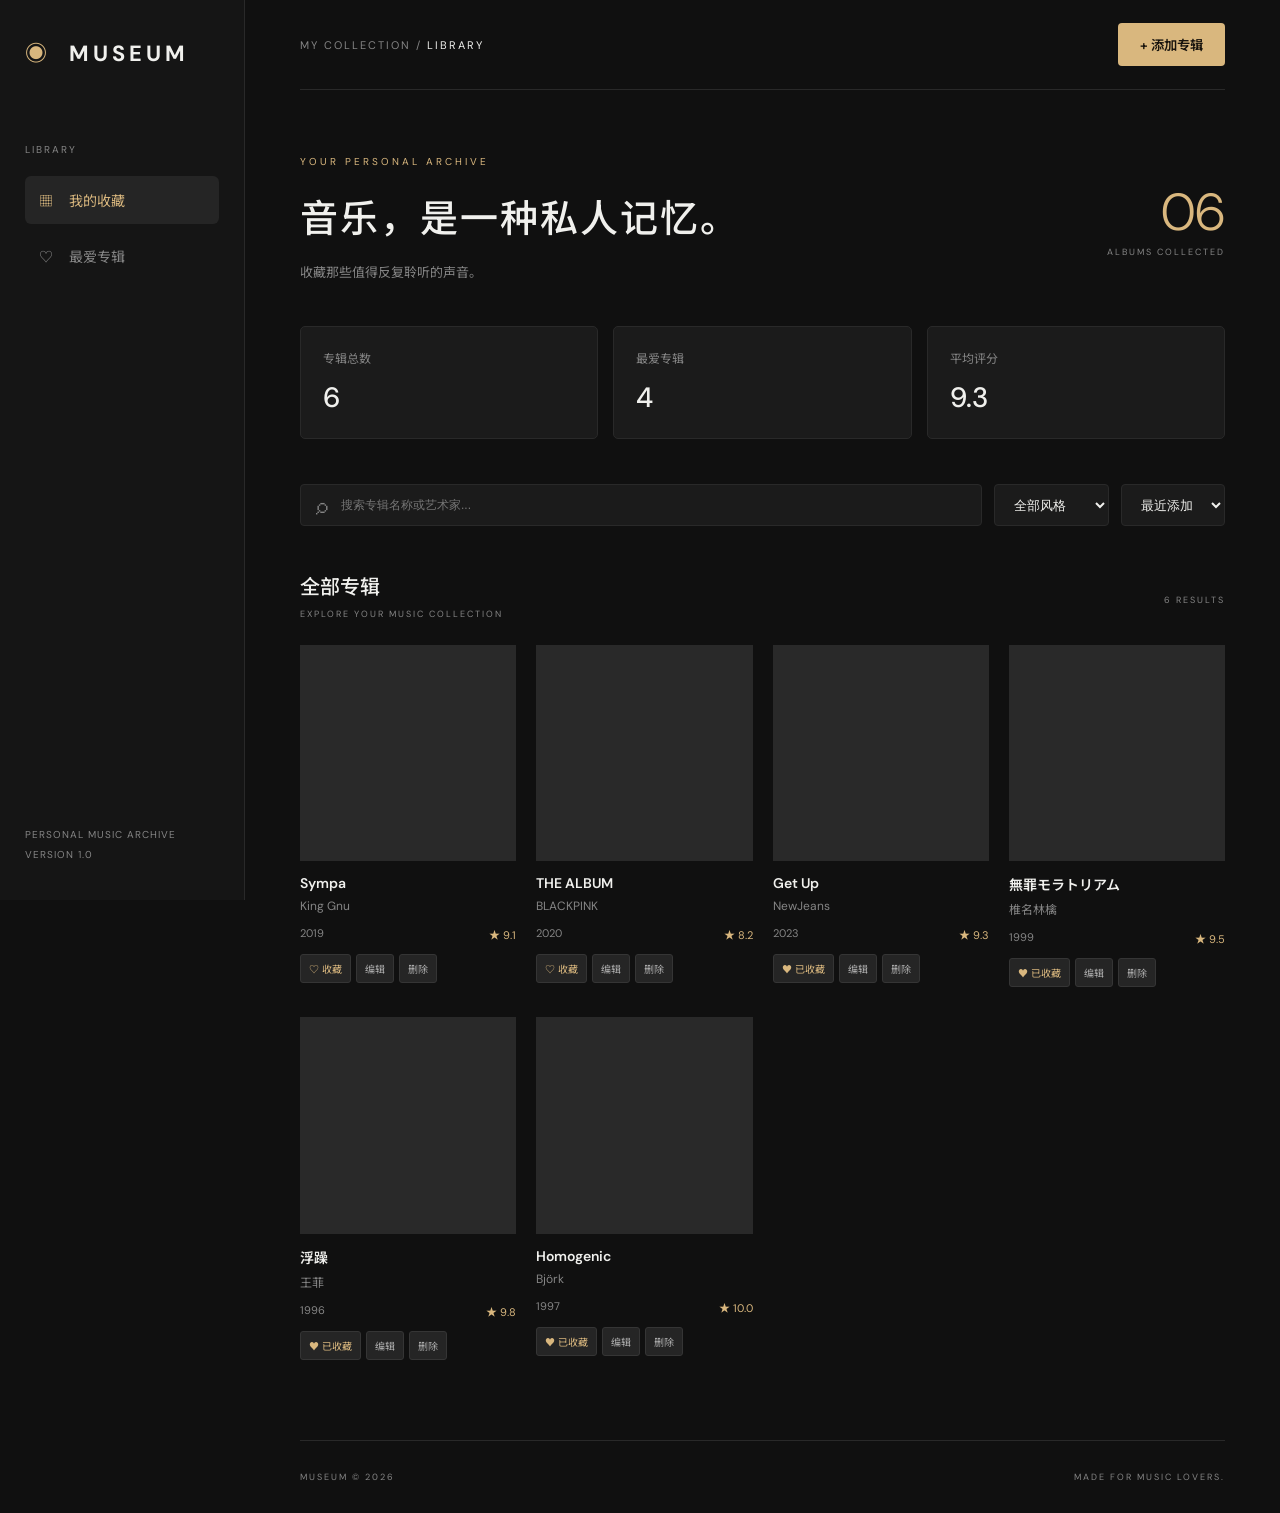
==== index.html @ 193cd8f1 "wangye" ====
<!DOCTYPE html>
<html lang="zh-CN">
<head>
    <meta charset="UTF-8">
    <meta name="viewport" content="width=device-width, initial-scale=1.0">
    <meta name="description" content="MUSEUM - Personal Music Archive">
    <title>MUSEUM — Personal Music Archive</title>
    <link rel="stylesheet" href="css/style.css">
</head>
<body>

    <!-- 左侧导航栏 -->
    <aside class="sidebar">
        <div class="logo">
            <span class="logo-icon">◉</span>
            <span>MUSEUM</span>
        </div>

        <div class="nav-section">
            <p class="nav-label">LIBRARY</p>
            <a href="#" class="nav-item active" data-page="home">
                <span>▦</span> 我的收藏
            </a>
            <a href="#" class="nav-item" data-page="favorites">
                <span>♡</span> 最爱专辑
            </a>
        </div>

        <div class="sidebar-bottom">
            <p>PERSONAL MUSIC ARCHIVE</p>
            <span>VERSION 1.0</span>
        </div>
    </aside>

    <!-- 主内容区域 -->
    <main class="main-content">

        <!-- 顶部栏 -->
        <header class="topbar">
            <div class="breadcrumb">MY COLLECTION / <span>LIBRARY</span></div>
            <button class="add-button" id="addAlbumBtn">
                + 添加专辑
            </button>
        </header>

        <!-- 页面标题 -->
        <section class="hero">
            <div>
                <p class="eyebrow">YOUR PERSONAL ARCHIVE</p>
                <h1>音乐，是一种私人记忆。</h1>
                <p class="hero-description">
                    收藏那些值得反复聆听的声音。
                </p>
            </div>
            <div class="hero-number">
                <span id="albumCount">00</span>
                <p>ALBUMS COLLECTED</p>
            </div>
        </section>

        <!-- 数据统计 -->
        <section class="stats">
            <div class="stat-card">
                <p>专辑总数</p>
                <h2 id="totalCount">0</h2>
            </div>
            <div class="stat-card">
                <p>最爱专辑</p>
                <h2 id="favoriteCount">0</h2>
            </div>
            <div class="stat-card">
                <p>平均评分</p>
                <h2 id="averageRating">0.0</h2>
            </div>
        </section>

        <!-- 搜索和筛选 -->
        <section class="toolbar">
            <div class="search-box">
                <span>⌕</span>
                <input
                    type="text"
                    id="searchInput"
                    placeholder="搜索专辑名称或艺术家..."
                >
            </div>

            <select id="genreFilter">
                <option value="all">全部风格</option>
                <option value="Pop">Pop</option>
                <option value="Rock">Rock</option>
                <option value="Electronic">Electronic</option>
                <option value="Alternative">Alternative</option>
                <option value="R&B">R&B</option>
                <option value="Other">Other</option>
            </select>

            <select id="sortSelect">
                <option value="newest">最近添加</option>
                <option value="rating">评分最高</option>
                <option value="name">名称排序</option>
            </select>
        </section>

        <!-- 专辑展示 -->
        <section class="collection-section">
            <div class="section-heading">
                <div>
                    <h2 id="collectionTitle">全部专辑</h2>
                    <p>EXPLORE YOUR MUSIC COLLECTION</p>
                </div>
                <span id="resultCount">0 RESULTS</span>
            </div>

            <div class="album-grid" id="albumGrid">
                <!-- JavaScript 动态生成专辑卡片 -->
            </div>
        </section>

        <footer>
            <span>MUSEUM © 2026</span>
            <span>MADE FOR MUSIC LOVERS.</span>
        </footer>
    </main>

    <!-- 添加 / 编辑专辑弹窗 -->
    <div class="modal-overlay" id="albumModal">
        <div class="modal">
            <div class="modal-header">
                <div>
                    <p class="eyebrow">YOUR COLLECTION</p>
                    <h2 id="modalTitle">添加新专辑</h2>
                </div>
                <button class="close-button" id="closeModal">×</button>
            </div>

            <form id="albumForm">
                <input type="hidden" id="albumId">

                <label>专辑名称 *</label>
                <input type="text" id="albumName" required
                    placeholder="例如：Homogenic">

                <label>艺术家 *</label>
                <input type="text" id="artistName" required
                    placeholder="例如：Björk">

                <label>发行年份</label>
                <input type="number" id="releaseYear"
                    min="1900" max="2100" placeholder="1997">

                <label>音乐风格</label>
                <select id="albumGenre">
                    <option value="Pop">Pop</option>
                    <option value="Rock">Rock</option>
                    <option value="Electronic">Electronic</option>
                    <option value="Alternative">Alternative</option>
                    <option value="R&B">R&B</option>
                    <option value="Other">Other</option>
                </select>

                <label>个人评分（0-10）</label>
                <input type="number" id="albumRating"
                    min="0" max="10" step="0.1" value="8.0">

                <label>专辑封面</label>
                <input type="file" id="albumCover"
                    accept="image/*">

                <label>个人评价</label>
                <textarea id="albumReview"
                    placeholder="写下你对这张专辑的感受..."></textarea>

                <label class="favorite-label">
                    <input type="checkbox" id="albumFavorite">
                    加入我的最爱
                </label>

                <button type="submit" class="submit-button">
                    保存专辑
                </button>
            </form>
        </div>
    </div>

    <!-- JavaScript -->
    <script src="js/data.js"></script>
    <script src="js/storage.js"></script>
    <script src="js/app.js"></script>

</body>
</html>
---- css/style.css ----
@import url('https://fonts.googleapis.com/css2?family=DM+Sans:wght@400;500;600;700&family=Noto+Sans+SC:wght@400;500;600;700&display=swap');

:root {
    --bg: #101010;
    --sidebar: #151515;
    --card: #1b1b1b;
    --border: #292929;
    --text: #f0f0ed;
    --muted: #858585;
    --accent: #d9b77e;
}

* {
    margin: 0;
    padding: 0;
    box-sizing: border-box;
}

body {
    background: var(--bg);
    color: var(--text);
    font-family: 'DM Sans', 'Noto Sans SC', sans-serif;
    display: flex;
    min-height: 100vh;
}

/* 左侧导航 */

.sidebar {
    width: 245px;
    background: var(--sidebar);
    border-right: 1px solid var(--border);
    position: fixed;
    top: 0;
    bottom: 0;
    left: 0;
    padding: 35px 25px;
    display: flex;
    flex-direction: column;
}

.logo {
    font-size: 22px;
    font-weight: 700;
    letter-spacing: 4px;
    margin-bottom: 75px;
}

.logo-icon {
    color: var(--accent);
    margin-right: 9px;
}

.nav-label {
    font-size: 10px;
    letter-spacing: 2px;
    color: var(--muted);
    margin-bottom: 20px;
}

.nav-item {
    display: block;
    padding: 14px;
    margin-bottom: 8px;
    color: var(--muted);
    text-decoration: none;
    border-radius: 6px;
    font-size: 14px;
    transition: 0.2s;
}

.nav-item span {
    margin-right: 12px;
}

.nav-item:hover,
.nav-item.active {
    background: #252525;
    color: var(--accent);
}

.sidebar-bottom {
    margin-top: auto;
    font-size: 10px;
    color: var(--muted);
    line-height: 2;
    letter-spacing: 1px;
}

/* 主区域 */

.main-content {
    margin-left: 245px;
    width: calc(100% - 245px);
    padding: 0 55px;
}

.topbar {
    height: 90px;
    border-bottom: 1px solid var(--border);
    display: flex;
    align-items: center;
    justify-content: space-between;
}

.breadcrumb {
    color: var(--muted);
    font-size: 11px;
    letter-spacing: 2px;
}

.breadcrumb span {
    color: var(--text);
}

button {
    cursor: pointer;
    font-family: inherit;
}

.add-button {
    background: var(--accent);
    color: #17130d;
    border: none;
    padding: 12px 22px;
    border-radius: 4px;
    font-weight: 600;
}

.add-button:hover,
.submit-button:hover {
    opacity: 0.85;
}

/* 首页标题 */

.hero {
    padding: 65px 0 45px;
    display: flex;
    justify-content: space-between;
    align-items: center;
}

.eyebrow {
    color: var(--accent);
    font-size: 10px;
    letter-spacing: 3px;
    margin-bottom: 20px;
}

.hero h1 {
    font-size: clamp(25px, 3vw, 38px);
    font-weight: 500;
    letter-spacing: 2px;
}

.hero-description {
    color: var(--muted);
    font-size: 13px;
    margin-top: 18px;
}

.hero-number {
    text-align: right;
}

.hero-number span {
    font-size: 52px;
    font-weight: 300;
    color: var(--accent);
}

.hero-number p {
    color: var(--muted);
    font-size: 9px;
    letter-spacing: 2px;
}

/* 数据统计 */

.stats {
    display: grid;
    grid-template-columns: repeat(3, 1fr);
    gap: 15px;
    margin-bottom: 45px;
}

.stat-card {
    background: var(--card);
    border: 1px solid var(--border);
    padding: 22px;
    border-radius: 5px;
}

.stat-card p {
    color: var(--muted);
    font-size: 12px;
}

.stat-card h2 {
    font-size: 28px;
    font-weight: 500;
    margin-top: 12px;
}

/* 搜索区域 */

.toolbar {
    display: flex;
    gap: 12px;
    margin-bottom: 45px;
}

.search-box {
    flex: 1;
    display: flex;
    align-items: center;
    background: var(--card);
    border: 1px solid var(--border);
    padding: 0 15px;
    border-radius: 4px;
}

.search-box span {
    color: var(--muted);
    font-size: 23px;
}

.search-box input {
    flex: 1;
    min-width: 0;
    background: none;
    border: none;
    outline: none;
    color: var(--text);
    padding: 13px;
    font-size: 12px;
}

.toolbar select {
    background: var(--card);
    color: var(--text);
    border: 1px solid var(--border);
    padding: 0 15px;
    border-radius: 4px;
    outline: none;
}

/* 专辑展示 */

.section-heading {
    display: flex;
    align-items: center;
    justify-content: space-between;
    margin-bottom: 25px;
}

.section-heading h2 {
    font-size: 20px;
    font-weight: 500;
}

.section-heading p,
.section-heading > span {
    color: var(--muted);
    font-size: 9px;
    letter-spacing: 2px;
    margin-top: 8px;
}

.album-grid {
    display: grid;
    grid-template-columns: repeat(4, minmax(0, 1fr));
    gap: 30px 20px;
}

.album-card {
    min-width: 0;
    cursor: pointer;
    transition: transform 0.25s;
}

.album-card:hover {
    transform: translateY(-5px);
}

.album-cover {
    width: 100%;
    aspect-ratio: 1;
    object-fit: cover;
    background: #292929;
    border-radius: 3px;
    display: block;
}

.album-info {
    padding-top: 13px;
}

.album-info h3 {
    font-size: 14px;
    font-weight: 600;
    overflow: hidden;
    white-space: nowrap;
    text-overflow: ellipsis;
}

.album-info p {
    color: var(--muted);
    font-size: 12px;
    margin-top: 6px;
}

.album-meta {
    display: flex;
    justify-content: space-between;
    margin-top: 12px;
    color: var(--muted);
    font-size: 11px;
}

.album-rating {
    color: var(--accent);
}

.empty-state {
    grid-column: 1 / -1;
    text-align: center;
    color: var(--muted);
    padding: 70px 20px;
}

/* 页脚 */

footer {
    display: flex;
    justify-content: space-between;
    color: var(--muted);
    font-size: 9px;
    letter-spacing: 2px;
    border-top: 1px solid var(--border);
    padding: 30px 0;
    margin-top: 80px;
}

/* 弹窗 */

.modal-overlay {
    position: fixed;
    inset: 0;
    background: rgba(0, 0, 0, 0.8);
    display: none;
    align-items: center;
    justify-content: center;
    padding: 20px;
    z-index: 100;
}

.modal-overlay.show {
    display: flex;
}

.modal {
    background: #1a1a1a;
    border: 1px solid var(--border);
    width: 100%;
    max-width: 520px;
    max-height: 90vh;
    overflow-y: auto;
    padding: 30px;
    border-radius: 7px;
}

.modal-header {
    display: flex;
    justify-content: space-between;
    margin-bottom: 28px;
}

.modal-header h2 {
    font-size: 22px;
}

.close-button {
    background: none;
    border: none;
    color: var(--muted);
    font-size: 28px;
}

.modal form label {
    display: block;
    color: #bcbcbc;
    font-size: 12px;
    margin: 18px 0 8px;
}

.modal form > input:not([type="checkbox"]),
.modal form > select,
.modal form > textarea {
    width: 100%;
    background: #111;
    color: var(--text);
    border: 1px solid var(--border);
    padding: 12px;
    border-radius: 4px;
    outline: none;
    font-family: inherit;
}

.modal form input:focus,
.modal form textarea:focus,
.modal form select:focus {
    border-color: var(--accent);
}

.modal form textarea {
    min-height: 90px;
    resize: vertical;
}

.favorite-label {
    display: flex !important;
    align-items: center;
    gap: 10px;
}

.submit-button {
    width: 100%;
    background: var(--accent);
    color: #17130d;
    border: none;
    padding: 14px;
    border-radius: 4px;
    font-weight: 700;
    margin-top: 25px;
}

/* 响应式布局 */

@media (max-width: 1100px) {
    .album-grid {
        grid-template-columns: repeat(3, minmax(0, 1fr));
    }

    .main-content {
        padding: 0 30px;
    }
}

@media (max-width: 700px) {
    .sidebar {
        width: 65px;
        padding: 25px 10px;
    }

    .logo {
        font-size: 0;
        margin-bottom: 45px;
    }

    .logo-icon {
        font-size: 23px;
    }

    .nav-label,
    .nav-item:not(.active),
    .nav-item.active {
        font-size: 0;
        text-align: center;
        padding: 12px 5px;
    }

    .nav-item span {
        font-size: 18px;
        margin: 0;
    }

    .sidebar-bottom {
        display: none;
    }

    .main-content {
        margin-left: 65px;
        width: calc(100% - 65px);
        padding: 0 15px;
    }

    .hero {
        padding: 40px 0;
    }

    .hero-number span {
        font-size: 30px;
    }

    .stats {
        gap: 7px;
    }

    .stat-card {
        padding: 12px;
    }

    .stat-card h2 {
        font-size: 20px;
    }

    .toolbar {
        flex-wrap: wrap;
    }

    .search-box {
        flex-basis: 100%;
    }

    .toolbar select {
        height: 40px;
        flex: 1;
    }

    .album-grid {
        grid-template-columns: repeat(2, minmax(0, 1fr));
        gap: 22px 12px;
    }
}

/* 专辑操作按钮 */

.album-cover-wrap {
    position: relative;
    overflow: hidden;
    background: #292929;
    aspect-ratio: 1;
}

.album-actions {
    display: flex;
    gap: 5px;
    margin-top: 12px;
    flex-wrap: wrap;
}

.album-actions button {
    background: #252525;
    border: 1px solid #353535;
    color: #aaa;
    padding: 6px 8px;
    font-size: 10px;
    border-radius: 3px;
}

.album-actions button:hover {
    color: var(--accent);
    border-color: var(--accent);
}

.album-actions .delete-btn:hover {
    color: #ff7777;
    border-color: #ff7777;
}

.album-actions .favorite-btn {
    color: var(--accent);
}
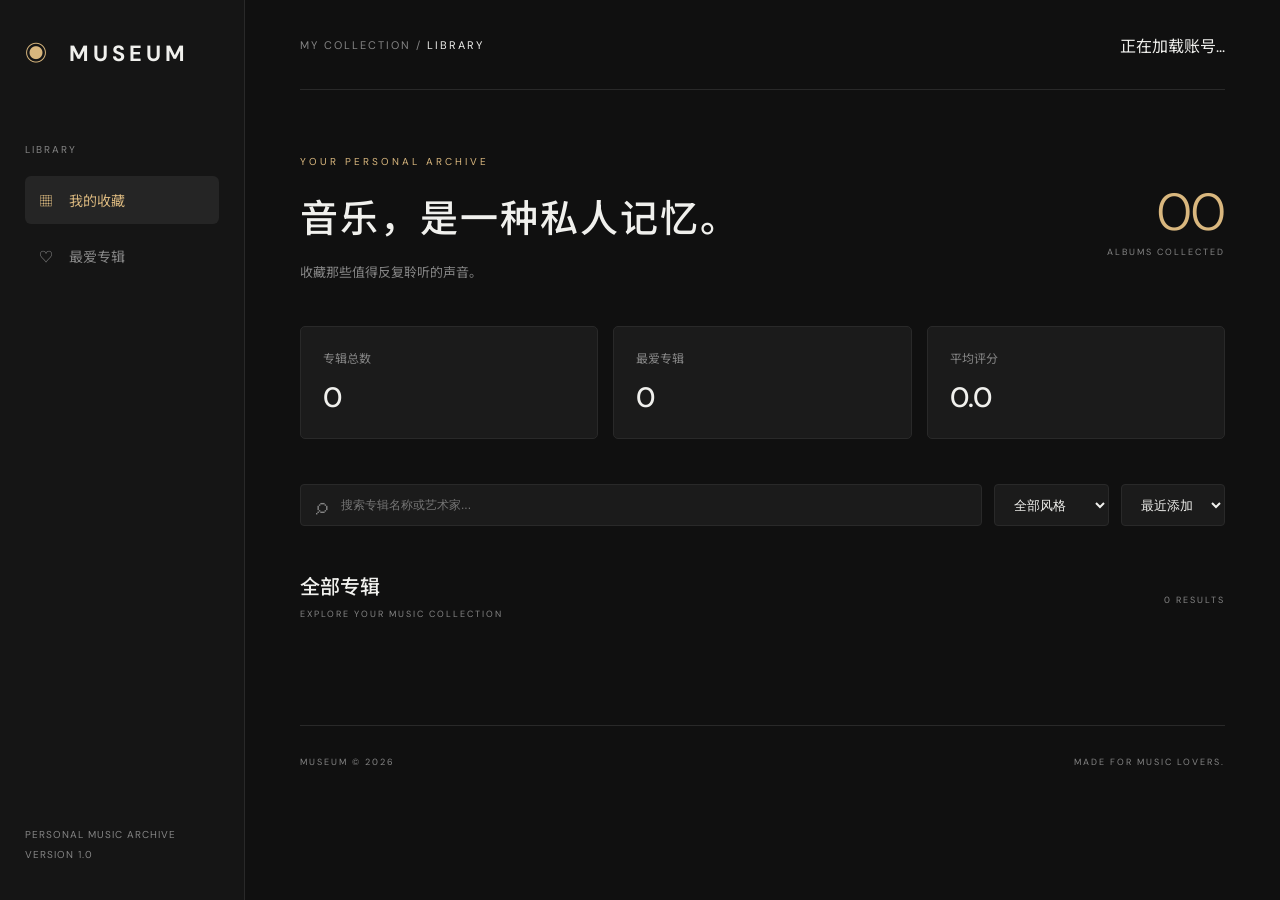
==== commit 03b5481b: "2.0正式版" ====
--- a/index.html
+++ b/index.html
@@ -5,189 +5,410 @@
     <meta charset="UTF-8">
     <meta name="viewport" content="width=device-width, initial-scale=1.0">
     <meta name="description" content="MUSEUM - Personal Music Archive">
+    <meta name="theme-color" content="#111111">
+
     <title>MUSEUM — Personal Music Archive</title>
-    <link rel="stylesheet" href="css/style.css">
+
+    <link rel="stylesheet" href="./css/style.css">
 </head>
+
 <body>
 
-    <!-- 左侧导航栏 -->
+    <!-- ==============================
+         左侧导航栏
+    ============================== -->
+
     <aside class="sidebar">
+
         <div class="logo">
             <span class="logo-icon">◉</span>
             <span>MUSEUM</span>
         </div>
 
         <div class="nav-section">
+
             <p class="nav-label">LIBRARY</p>
+
             <a href="#" class="nav-item active" data-page="home">
                 <span>▦</span> 我的收藏
             </a>
+
             <a href="#" class="nav-item" data-page="favorites">
                 <span>♡</span> 最爱专辑
             </a>
+
         </div>
 
         <div class="sidebar-bottom">
             <p>PERSONAL MUSIC ARCHIVE</p>
             <span>VERSION 1.0</span>
         </div>
+
     </aside>
 
-    <!-- 主内容区域 -->
+
+    <!-- ==============================
+         主内容区域
+    ============================== -->
+
     <main class="main-content">
 
+
         <!-- 顶部栏 -->
+
         <header class="topbar">
-            <div class="breadcrumb">MY COLLECTION / <span>LIBRARY</span></div>
-            <button class="add-button" id="addAlbumBtn">
-                + 添加专辑
-            </button>
+
+            <div class="breadcrumb">
+                MY COLLECTION / <span>LIBRARY</span>
+            </div>
+
+            <!-- 用户信息由 app.js 动态生成 -->
+
+            <div
+                class="museum-topbar-auth-wrapper"
+                id="authArea">
+
+                <span>正在加载账号...</span>
+
+            </div>
+
         </header>
 
-        <!-- 页面标题 -->
+
+        <!-- ==============================
+             页面标题
+        ============================== -->
+
         <section class="hero">
+
             <div>
-                <p class="eyebrow">YOUR PERSONAL ARCHIVE</p>
+
+                <p class="eyebrow">
+                    YOUR PERSONAL ARCHIVE
+                </p>
+
                 <h1>音乐，是一种私人记忆。</h1>
+
                 <p class="hero-description">
                     收藏那些值得反复聆听的声音。
                 </p>
-            </div>
+
+            </div>
+
             <div class="hero-number">
+
                 <span id="albumCount">00</span>
+
                 <p>ALBUMS COLLECTED</p>
-            </div>
+
+            </div>
+
         </section>
 
-        <!-- 数据统计 -->
+
+        <!-- ==============================
+             数据统计
+        ============================== -->
+
         <section class="stats">
+
             <div class="stat-card">
+
                 <p>专辑总数</p>
+
                 <h2 id="totalCount">0</h2>
-            </div>
+
+            </div>
+
             <div class="stat-card">
+
                 <p>最爱专辑</p>
+
                 <h2 id="favoriteCount">0</h2>
-            </div>
+
+            </div>
+
             <div class="stat-card">
+
                 <p>平均评分</p>
+
                 <h2 id="averageRating">0.0</h2>
-            </div>
+
+            </div>
+
         </section>
 
-        <!-- 搜索和筛选 -->
+
+        <!-- ==============================
+             搜索和筛选
+        ============================== -->
+
         <section class="toolbar">
+
             <div class="search-box">
+
                 <span>⌕</span>
+
                 <input
                     type="text"
                     id="searchInput"
                     placeholder="搜索专辑名称或艺术家..."
                 >
-            </div>
+
+            </div>
+
 
             <select id="genreFilter">
+
                 <option value="all">全部风格</option>
+
                 <option value="Pop">Pop</option>
+
                 <option value="Rock">Rock</option>
+
                 <option value="Electronic">Electronic</option>
+
                 <option value="Alternative">Alternative</option>
+
                 <option value="R&B">R&B</option>
+
                 <option value="Other">Other</option>
+
             </select>
 
+
             <select id="sortSelect">
+
                 <option value="newest">最近添加</option>
+
                 <option value="rating">评分最高</option>
+
                 <option value="name">名称排序</option>
+
             </select>
+
         </section>
 
-        <!-- 专辑展示 -->
+
+        <!-- ==============================
+             专辑展示
+        ============================== -->
+
         <section class="collection-section">
+
             <div class="section-heading">
+
                 <div>
-                    <h2 id="collectionTitle">全部专辑</h2>
-                    <p>EXPLORE YOUR MUSIC COLLECTION</p>
+
+                    <h2 id="collectionTitle">
+                        全部专辑
+                    </h2>
+
+                    <p>
+                        EXPLORE YOUR MUSIC COLLECTION
+                    </p>
+
                 </div>
-                <span id="resultCount">0 RESULTS</span>
-            </div>
+
+                <span id="resultCount">
+                    0 RESULTS
+                </span>
+
+            </div>
+
 
             <div class="album-grid" id="albumGrid">
+
                 <!-- JavaScript 动态生成专辑卡片 -->
-            </div>
+
+            </div>
+
         </section>
 
+
+        <!-- ==============================
+             页面底部
+        ============================== -->
+
         <footer>
+
             <span>MUSEUM © 2026</span>
+
             <span>MADE FOR MUSIC LOVERS.</span>
+
         </footer>
+
     </main>
 
-    <!-- 添加 / 编辑专辑弹窗 -->
+
+    <!-- ==============================
+         添加 / 编辑专辑弹窗
+    ============================== -->
+
     <div class="modal-overlay" id="albumModal">
+
         <div class="modal">
+
             <div class="modal-header">
+
                 <div>
-                    <p class="eyebrow">YOUR COLLECTION</p>
-                    <h2 id="modalTitle">添加新专辑</h2>
+
+                    <p class="eyebrow">
+                        YOUR COLLECTION
+                    </p>
+
+                    <h2 id="modalTitle">
+                        添加新专辑
+                    </h2>
+
                 </div>
-                <button class="close-button" id="closeModal">×</button>
-            </div>
+
+                <button
+                    type="button"
+                    class="close-button"
+                    id="closeModal">
+                    ×
+                </button>
+
+            </div>
+
 
             <form id="albumForm">
+
                 <input type="hidden" id="albumId">
 
-                <label>专辑名称 *</label>
-                <input type="text" id="albumName" required
-                    placeholder="例如：Homogenic">
-
-                <label>艺术家 *</label>
-                <input type="text" id="artistName" required
-                    placeholder="例如：Björk">
-
-                <label>发行年份</label>
-                <input type="number" id="releaseYear"
-                    min="1900" max="2100" placeholder="1997">
-
-                <label>音乐风格</label>
+
+                <label for="albumName">
+                    专辑名称 *
+                </label>
+
+                <input
+                    type="text"
+                    id="albumName"
+                    required
+                    placeholder="例如：Homogenic"
+                >
+
+
+                <label for="artistName">
+                    艺术家 *
+                </label>
+
+                <input
+                    type="text"
+                    id="artistName"
+                    required
+                    placeholder="例如：Björk"
+                >
+
+
+                <label for="releaseYear">
+                    发行年份
+                </label>
+
+                <input
+                    type="number"
+                    id="releaseYear"
+                    min="1900"
+                    max="2100"
+                    placeholder="1997"
+                >
+
+
+                <label for="albumGenre">
+                    音乐风格
+                </label>
+
                 <select id="albumGenre">
+
                     <option value="Pop">Pop</option>
+
                     <option value="Rock">Rock</option>
+
                     <option value="Electronic">Electronic</option>
+
                     <option value="Alternative">Alternative</option>
+
                     <option value="R&B">R&B</option>
+
                     <option value="Other">Other</option>
+
                 </select>
 
-                <label>个人评分（0-10）</label>
-                <input type="number" id="albumRating"
-                    min="0" max="10" step="0.1" value="8.0">
-
-                <label>专辑封面</label>
-                <input type="file" id="albumCover"
-                    accept="image/*">
-
-                <label>个人评价</label>
-                <textarea id="albumReview"
-                    placeholder="写下你对这张专辑的感受..."></textarea>
+
+                <label for="albumRating">
+                    个人评分（0-10）
+                </label>
+
+                <input
+                    type="number"
+                    id="albumRating"
+                    min="0"
+                    max="10"
+                    step="0.1"
+                    value="8.0"
+                >
+
+
+                <label for="albumCover">
+                    专辑封面
+                </label>
+
+                <input
+                    type="file"
+                    id="albumCover"
+                    accept="image/jpeg,image/png,image/webp,image/gif"
+                >
+
+
+                <label for="albumReview">
+                    个人评价
+                </label>
+
+                <textarea
+                    id="albumReview"
+                    placeholder="写下你对这张专辑的感受..."
+                ></textarea>
+
 
                 <label class="favorite-label">
-                    <input type="checkbox" id="albumFavorite">
+
+                    <input
+                        type="checkbox"
+                        id="albumFavorite"
+                    >
+
                     加入我的最爱
-                </label>
-
-                <button type="submit" class="submit-button">
+
+                </label>
+
+
+                <button
+                    type="submit"
+                    class="submit-button">
+
                     保存专辑
+
                 </button>
+
             </form>
+
         </div>
+
     </div>
 
-    <!-- JavaScript -->
-    <script src="js/data.js"></script>
-    <script src="js/storage.js"></script>
-    <script src="js/app.js"></script>
+
+    <!-- ==============================
+         JavaScript
+    ============================== -->
+
+    <!-- 初始专辑数据 -->
+
+    <script src="./js/data.js"></script>
+
+    <!-- 主程序：内部自动导入 supabase.js 和 storage.js -->
+
+    <script type="module" src="./js/app.js"></script>
 
 </body>
 </html>
--- a/css/style.css
+++ b/css/style.css
@@ -564,3 +564,307 @@
 .album-actions .favorite-btn {
     color: var(--accent);
 }
+
+
+
+/* ==============================
+   Music Archive 登录注册模块
+   独立命名空间：ma-auth-
+============================== */
+
+.ma-auth-page {
+    margin: 0;
+    min-height: 100vh;
+    background: #f5f1e9;
+    color: #40372f;
+    font-family: "Segoe UI", "Microsoft YaHei", sans-serif;
+}
+
+.ma-auth-container {
+    min-height: 100vh;
+    display: flex;
+    flex-direction: column;
+    justify-content: center;
+    align-items: center;
+    padding: 40px 20px;
+    box-sizing: border-box;
+}
+
+.ma-auth-brand {
+    text-align: center;
+    margin-bottom: 28px;
+}
+
+.ma-auth-logo {
+    width: 54px;
+    height: 54px;
+    margin: 0 auto 12px;
+    display: flex;
+    justify-content: center;
+    align-items: center;
+    border-radius: 50%;
+    background: #80664f;
+    color: #fffaf2;
+    font-size: 30px;
+}
+
+.ma-auth-brand h1 {
+    margin: 0;
+    font-size: 27px;
+    letter-spacing: 1px;
+    font-weight: 600;
+}
+
+.ma-auth-brand p {
+    margin-top: 9px;
+    color: #948477;
+    font-size: 13px;
+}
+
+.ma-auth-card {
+    width: 100%;
+    max-width: 400px;
+    box-sizing: border-box;
+    padding: 34px;
+    background: #fffdf9;
+    border: 1px solid #eae1d5;
+    border-radius: 16px;
+    box-shadow: 0 12px 35px rgba(91, 69, 48, 0.07);
+}
+
+.ma-auth-tabs {
+    display: flex;
+    gap: 25px;
+    border-bottom: 1px solid #eee6dc;
+    margin-bottom: 28px;
+}
+
+.ma-auth-tab {
+    padding: 0 0 12px;
+    border: none;
+    background: none;
+    color: #a99b8d;
+    font-size: 15px;
+    cursor: pointer;
+    position: relative;
+}
+
+.ma-auth-tab.active {
+    color: #765c45;
+    font-weight: 600;
+}
+
+.ma-auth-tab.active::after {
+    content: "";
+    position: absolute;
+    bottom: -1px;
+    left: 0;
+    width: 100%;
+    height: 2px;
+    background: #8a7057;
+}
+
+.ma-auth-heading {
+    margin-bottom: 25px;
+}
+
+.ma-auth-heading h2 {
+    margin: 0 0 8px;
+    font-size: 23px;
+    font-weight: 600;
+}
+
+.ma-auth-heading p {
+    margin: 0;
+    color: #a29487;
+    font-size: 13px;
+}
+
+.ma-auth-field {
+    margin-bottom: 20px;
+}
+
+.ma-auth-field label {
+    display: block;
+    margin-bottom: 9px;
+    font-size: 13px;
+    color: #675647;
+}
+
+.ma-auth-field input {
+    width: 100%;
+    height: 46px;
+    box-sizing: border-box;
+    padding: 0 13px;
+    border: 1px solid #e6ddd2;
+    border-radius: 7px;
+    background: #fcfaf6;
+    color: #40372f;
+    font-size: 14px;
+    outline: none;
+    transition: border-color 0.2s, box-shadow 0.2s;
+}
+
+.ma-auth-field input:focus {
+    border-color: #9b8065;
+    box-shadow: 0 0 0 3px rgba(155, 128, 101, 0.10);
+}
+
+.ma-auth-field input::placeholder {
+    color: #b7aca1;
+}
+
+.ma-auth-submit {
+    width: 100%;
+    height: 47px;
+    margin-top: 5px;
+    border: none;
+    border-radius: 7px;
+    background: #80664f;
+    color: #fffaf3;
+    font-size: 15px;
+    cursor: pointer;
+    transition: background 0.2s;
+}
+
+.ma-auth-submit:hover {
+    background: #6d543f;
+}
+
+.ma-auth-submit:disabled {
+    opacity: 0.6;
+    cursor: not-allowed;
+}
+
+.ma-auth-message {
+    min-height: 20px;
+    margin: 16px 0 0;
+    font-size: 13px;
+    line-height: 1.6;
+    overflow-wrap: anywhere;
+}
+
+.ma-auth-message.success {
+    color: #54805b;
+}
+
+.ma-auth-message.error {
+    color: #b65d50;
+}
+
+.ma-auth-message.info {
+    color: #80664f;
+}
+
+.ma-auth-footer {
+    margin-top: 23px;
+    padding-top: 18px;
+    border-top: 1px solid #eee6dc;
+    text-align: center;
+}
+
+.ma-auth-footer a {
+    color: #8a7057;
+    text-decoration: none;
+    font-size: 13px;
+}
+
+.ma-auth-footer a:hover {
+    text-decoration: underline;
+}
+
+.ma-auth-copyright {
+    margin-top: 28px;
+    color: #b1a598;
+    font-size: 11px;
+    text-align: center;
+}
+
+@media (max-width: 480px) {
+    .ma-auth-card {
+        padding: 26px 22px;
+    }
+
+    .ma-auth-brand h1 {
+        font-size: 24px;
+    }
+}
+
+
+
+
+
+
+
+/* ==============================
+   登录页面布局隔离修复
+============================== */
+
+body.ma-auth-page {
+    display: block !important;
+    width: 100% !important;
+    min-height: 100vh !important;
+    margin: 0 !important;
+    padding: 0 !important;
+    background: #f5f1e9 !important;
+    color: #40372f !important;
+}
+
+body.ma-auth-page .ma-auth-container {
+    width: 100% !important;
+    min-height: 100vh !important;
+    display: flex !important;
+    flex-direction: column !important;
+    justify-content: center !important;
+    align-items: center !important;
+    margin: 0 auto !important;
+}
+
+body.ma-auth-page .ma-auth-card {
+    width: 100% !important;
+    max-width: 400px !important;
+    margin: 0 auto !important;
+}
+
+
+
+
+
+
+
+
+
+
+
+
+
+/* ==============================
+   MUSEUM 顶部登录入口
+   独立命名空间：museum-topbar-auth-
+============================== */
+
+.museum-topbar-auth-wrapper {
+    display: flex;
+    align-items: center;
+    gap: 12px;
+}
+
+.museum-topbar-auth-link {
+    display: inline-flex;
+    justify-content: center;
+    align-items: center;
+    padding: 10px 22px;
+    background: transparent;
+    border: 1px solid var(--accent);
+    border-radius: 4px;
+    color: var(--accent);
+    font-size: 13px;
+    font-weight: 500;
+    text-decoration: none;
+    transition: all 0.25s ease;
+}
+
+.museum-topbar-auth-link:hover {
+    background: var(--accent);
+    color: #17130d;
+}
